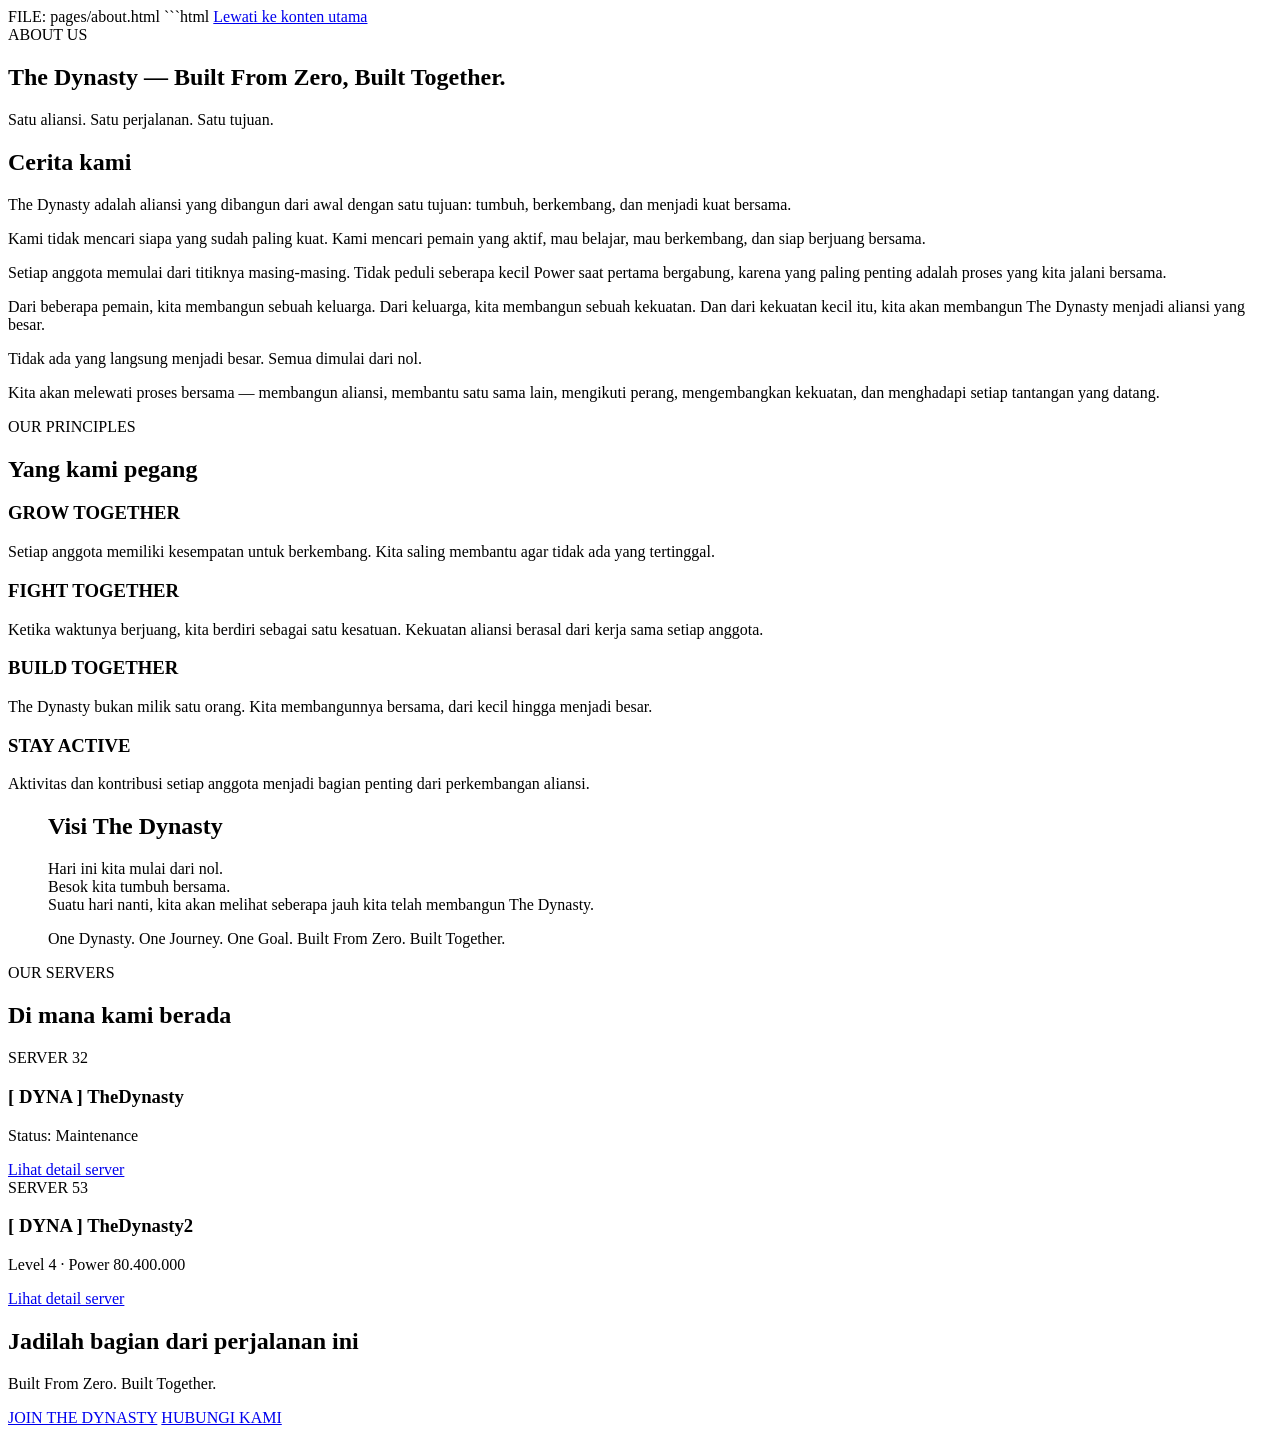
==== pages/about.html @ 68bb9b6e "Add files via upload" ====
FILE: pages/about.html

```html
<!DOCTYPE html>
<html lang="id">
<head>
<meta charset="UTF-8">
<meta name="viewport" content="width=device-width, initial-scale=1.0">
<title>Tentang Kami — The Dynasty | Narco Empire Alliance</title>
<meta name="description" content="The Dynasty — Built From Zero, Built Together. Kenali siapa kami, bagaimana kami dibangun, dan apa yang kami perjuangkan.">
<meta name="theme-color" content="#8b5cf6">

<meta property="og:type" content="website">
<meta property="og:site_name" content="The Dynasty">
<meta property="og:title" content="Tentang Kami — The Dynasty">
<meta property="og:description" content="Built From Zero, Built Together. Aliansi Narco Empire di Server 32 dan Server 53.">
<meta property="og:image" content="../assets/images/logo/the-dynasty.png">

<link rel="icon" href="../favicon.ico" sizes="any">
<link rel="icon" type="image/png" href="../assets/images/logo/the-dynasty.png">
<link rel="manifest" href="../manifest.json">

<link rel="stylesheet" href="../css/reset.css">
<link rel="stylesheet" href="../css/variables.css">
<link rel="stylesheet" href="../css/main.css">
<link rel="stylesheet" href="../css/components/navbar.css">
<link rel="stylesheet" href="../css/components/buttons.css">
<link rel="stylesheet" href="../css/components/cards.css">
<link rel="stylesheet" href="../css/components/modal.css">
<link rel="stylesheet" href="../css/components/footer.css">
<link rel="stylesheet" href="../css/pages/about.css">
<link rel="stylesheet" href="../css/responsive.css">
</head>
<body data-page="about">

<a class="skip-link" href="#main">Lewati ke konten utama</a>
<div id="dynasty-navbar-root"></div>

<main id="main">

  <section class="page-hero" aria-labelledby="about-title">
    <div class="page-hero__glow" aria-hidden="true"></div>
    <div class="container page-hero__inner">
      <span class="section-label" data-reveal>ABOUT US</span>
      <h1 class="page-hero__title" id="about-title" data-reveal data-reveal-delay="80">
        The Dynasty — Built From Zero, Built Together.
      </h1>
      <p class="page-hero__sub" data-reveal data-reveal-delay="160">
        Satu aliansi. Satu perjalanan. Satu tujuan.
      </p>
    </div>
  </section>

  <section class="section" aria-labelledby="story-title">
    <div class="container container--narrow">
      <h2 class="section-title" id="story-title" data-reveal>Cerita kami</h2>

      <div class="prose" data-reveal data-reveal-delay="100">
        <p>
          The Dynasty adalah aliansi yang dibangun dari awal dengan satu tujuan:
          tumbuh, berkembang, dan menjadi kuat bersama.
        </p>
        <p>
          Kami tidak mencari siapa yang sudah paling kuat. Kami mencari pemain yang
          aktif, mau belajar, mau berkembang, dan siap berjuang bersama.
        </p>
        <p>
          Setiap anggota memulai dari titiknya masing-masing. Tidak peduli seberapa
          kecil Power saat pertama bergabung, karena yang paling penting adalah
          proses yang kita jalani bersama.
        </p>
        <p>
          Dari beberapa pemain, kita membangun sebuah keluarga. Dari keluarga, kita
          membangun sebuah kekuatan. Dan dari kekuatan kecil itu, kita akan membangun
          The Dynasty menjadi aliansi yang besar.
        </p>
        <p class="prose__emphasis">
          Tidak ada yang langsung menjadi besar. Semua dimulai dari nol.
        </p>
        <p>
          Kita akan melewati proses bersama — membangun aliansi, membantu satu sama
          lain, mengikuti perang, mengembangkan kekuatan, dan menghadapi setiap
          tantangan yang datang.
        </p>
      </div>
    </div>
  </section>

  <section class="section section--alt" aria-labelledby="principles-about-title">
    <div class="container">
      <header class="section-head" data-reveal>
        <span class="section-label">OUR PRINCIPLES</span>
        <h2 class="section-title" id="principles-about-title">Yang kami pegang</h2>
      </header>

      <div class="grid grid--4">
        <article class="card card--principle" data-reveal>
          <h3 class="card__title">GROW TOGETHER</h3>
          <p class="card__text">
            Setiap anggota memiliki kesempatan untuk berkembang. Kita saling membantu
            agar tidak ada yang tertinggal.
          </p>
        </article>
        <article class="card card--principle" data-reveal data-reveal-delay="90">
          <h3 class="card__title">FIGHT TOGETHER</h3>
          <p class="card__text">
            Ketika waktunya berjuang, kita berdiri sebagai satu kesatuan. Kekuatan
            aliansi berasal dari kerja sama setiap anggota.
          </p>
        </article>
        <article class="card card--principle" data-reveal data-reveal-delay="180">
          <h3 class="card__title">BUILD TOGETHER</h3>
          <p class="card__text">
            The Dynasty bukan milik satu orang. Kita membangunnya bersama, dari kecil
            hingga menjadi besar.
          </p>
        </article>
        <article class="card card--principle" data-reveal data-reveal-delay="270">
          <h3 class="card__title">STAY ACTIVE</h3>
          <p class="card__text">
            Aktivitas dan kontribusi setiap anggota menjadi bagian penting dari
            perkembangan aliansi.
          </p>
        </article>
      </div>
    </div>
  </section>

  <section class="section" aria-labelledby="vision-about-title">
    <div class="container">
      <blockquote class="vision" data-reveal>
        <h2 class="visually-hidden" id="vision-about-title">Visi The Dynasty</h2>
        <p class="vision__text">
          Hari ini kita mulai dari nol.<br>
          Besok kita tumbuh bersama.<br>
          Suatu hari nanti, kita akan melihat seberapa jauh kita telah membangun
          <span class="vision__brand">The Dynasty</span>.
        </p>
        <footer class="vision__footer">
          <span>One Dynasty. One Journey. One Goal.</span>
          <span class="vision__sub">Built From Zero. Built Together.</span>
        </footer>
      </blockquote>
    </div>
  </section>

  <section class="section section--alt" aria-labelledby="servers-about-title">
    <div class="container">
      <header class="section-head" data-reveal>
        <span class="section-label">OUR SERVERS</span>
        <h2 class="section-title" id="servers-about-title">Di mana kami berada</h2>
      </header>

      <div class="grid grid--2">
        <article class="card card--server-mini" data-reveal>
          <span class="card__badge">SERVER 32</span>
          <h3 class="card__title">[ DYNA ] TheDynasty</h3>
          <p class="card__text">Status: Maintenance</p>
          <a class="link-arrow" href="servers.html">Lihat detail server</a>
        </article>

        <article class="card card--server-mini" data-reveal data-reveal-delay="120">
          <span class="card__badge card__badge--online">SERVER 53</span>
          <h3 class="card__title">[ DYNA ] TheDynasty2</h3>
          <p class="card__text">Level 4 &middot; Power 80.400.000</p>
          <a class="link-arrow" href="servers.html">Lihat detail server</a>
        </article>
      </div>
    </div>
  </section>

  <section class="section section--final" aria-label="Ajakan bergabung">
    <div class="container">
      <div class="final-cta" data-reveal>
        <h2 class="final-cta__title">Jadilah bagian dari perjalanan ini</h2>
        <p class="final-cta__text">Built From Zero. Built Together.</p>
        <div class="final-cta__actions">
          <a class="btn btn--primary btn--lg" href="recruitment.html">JOIN THE DYNASTY</a>
          <a class="btn btn--ghost btn--lg" href="contact.html">HUBUNGI KAMI</a>
        </div>
      </div>
    </div>
  </section>

</main>

<div id="dynasty-footer-root"></div>

<script src="../js/components/navbar.js"></script>
<script src="../js/components/footer.js"></script>
<script src="../js/components/modal.js"></script>
<script src="../js/navigation.js"></script>
<script src="../js/animation.js"></script>
<script src="../js/app.js"></script>
<script src="../js/pwa.js"></script>
</body>
</html>
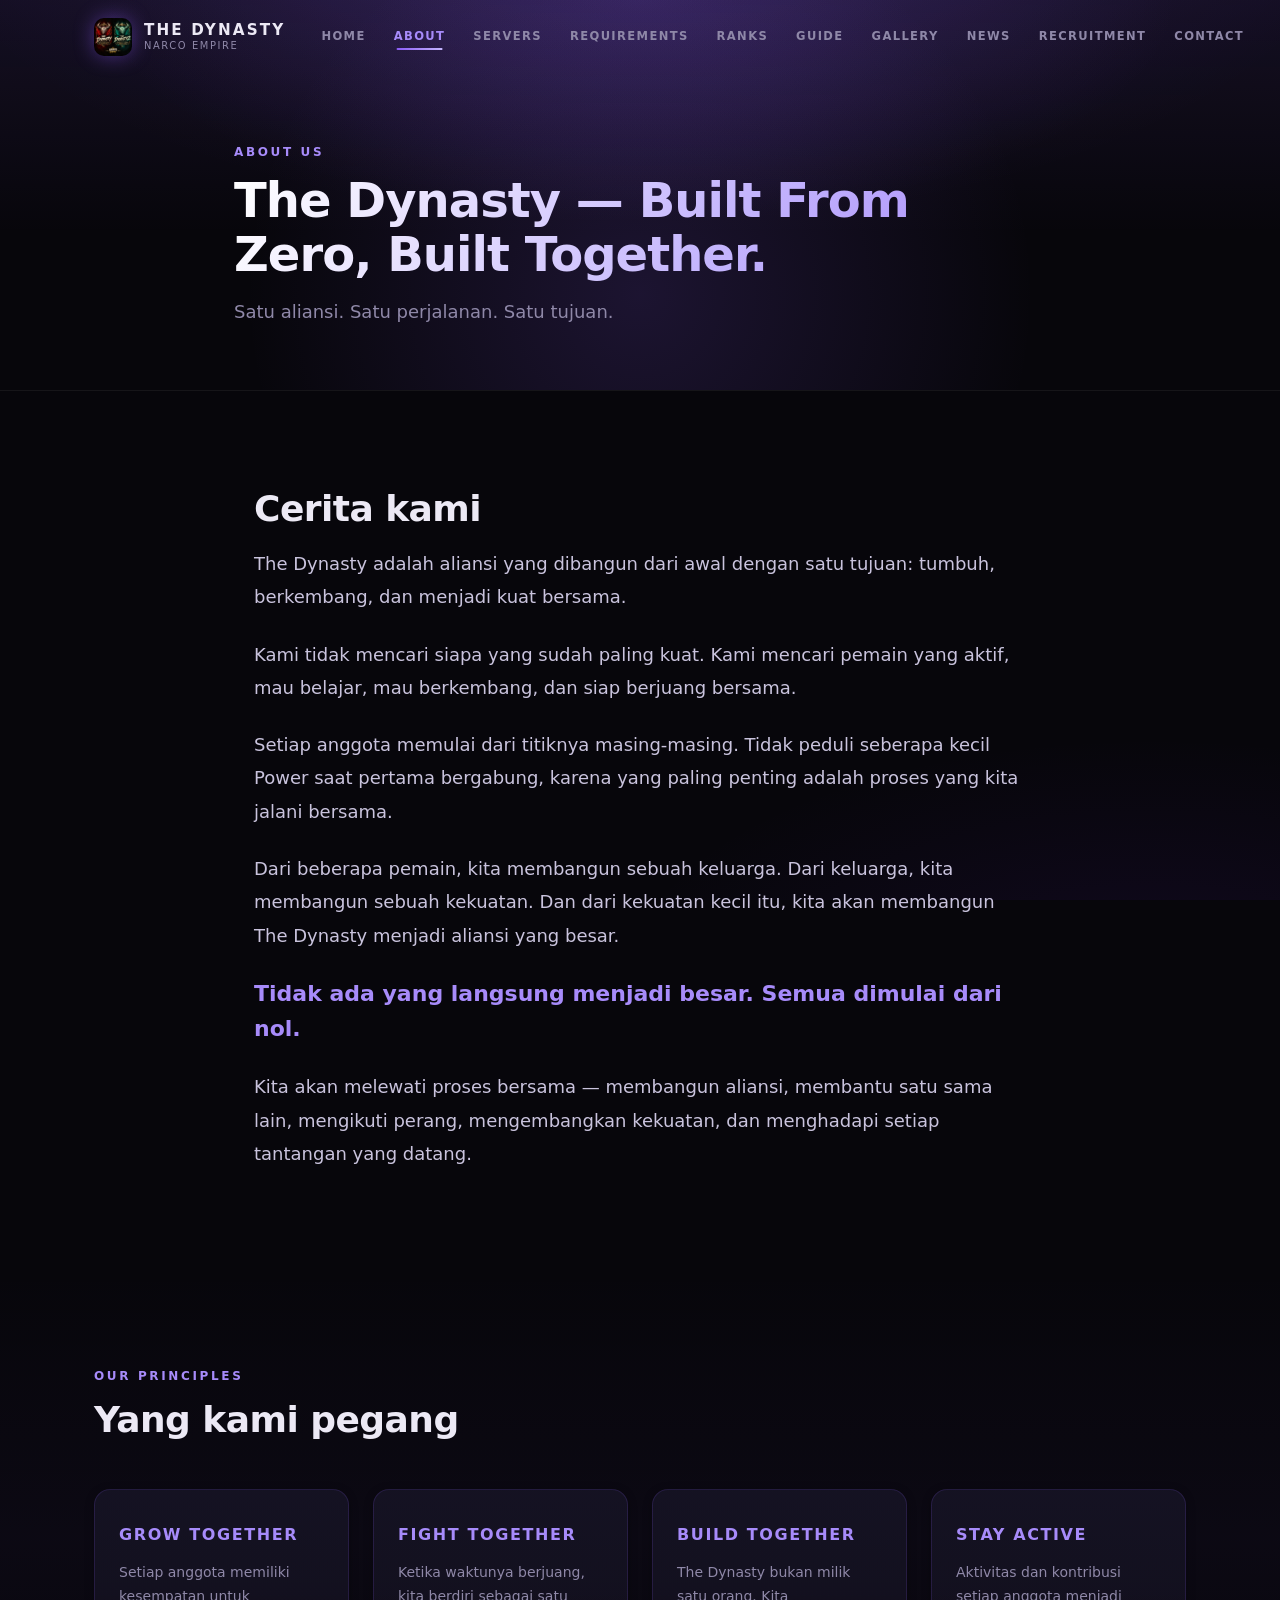
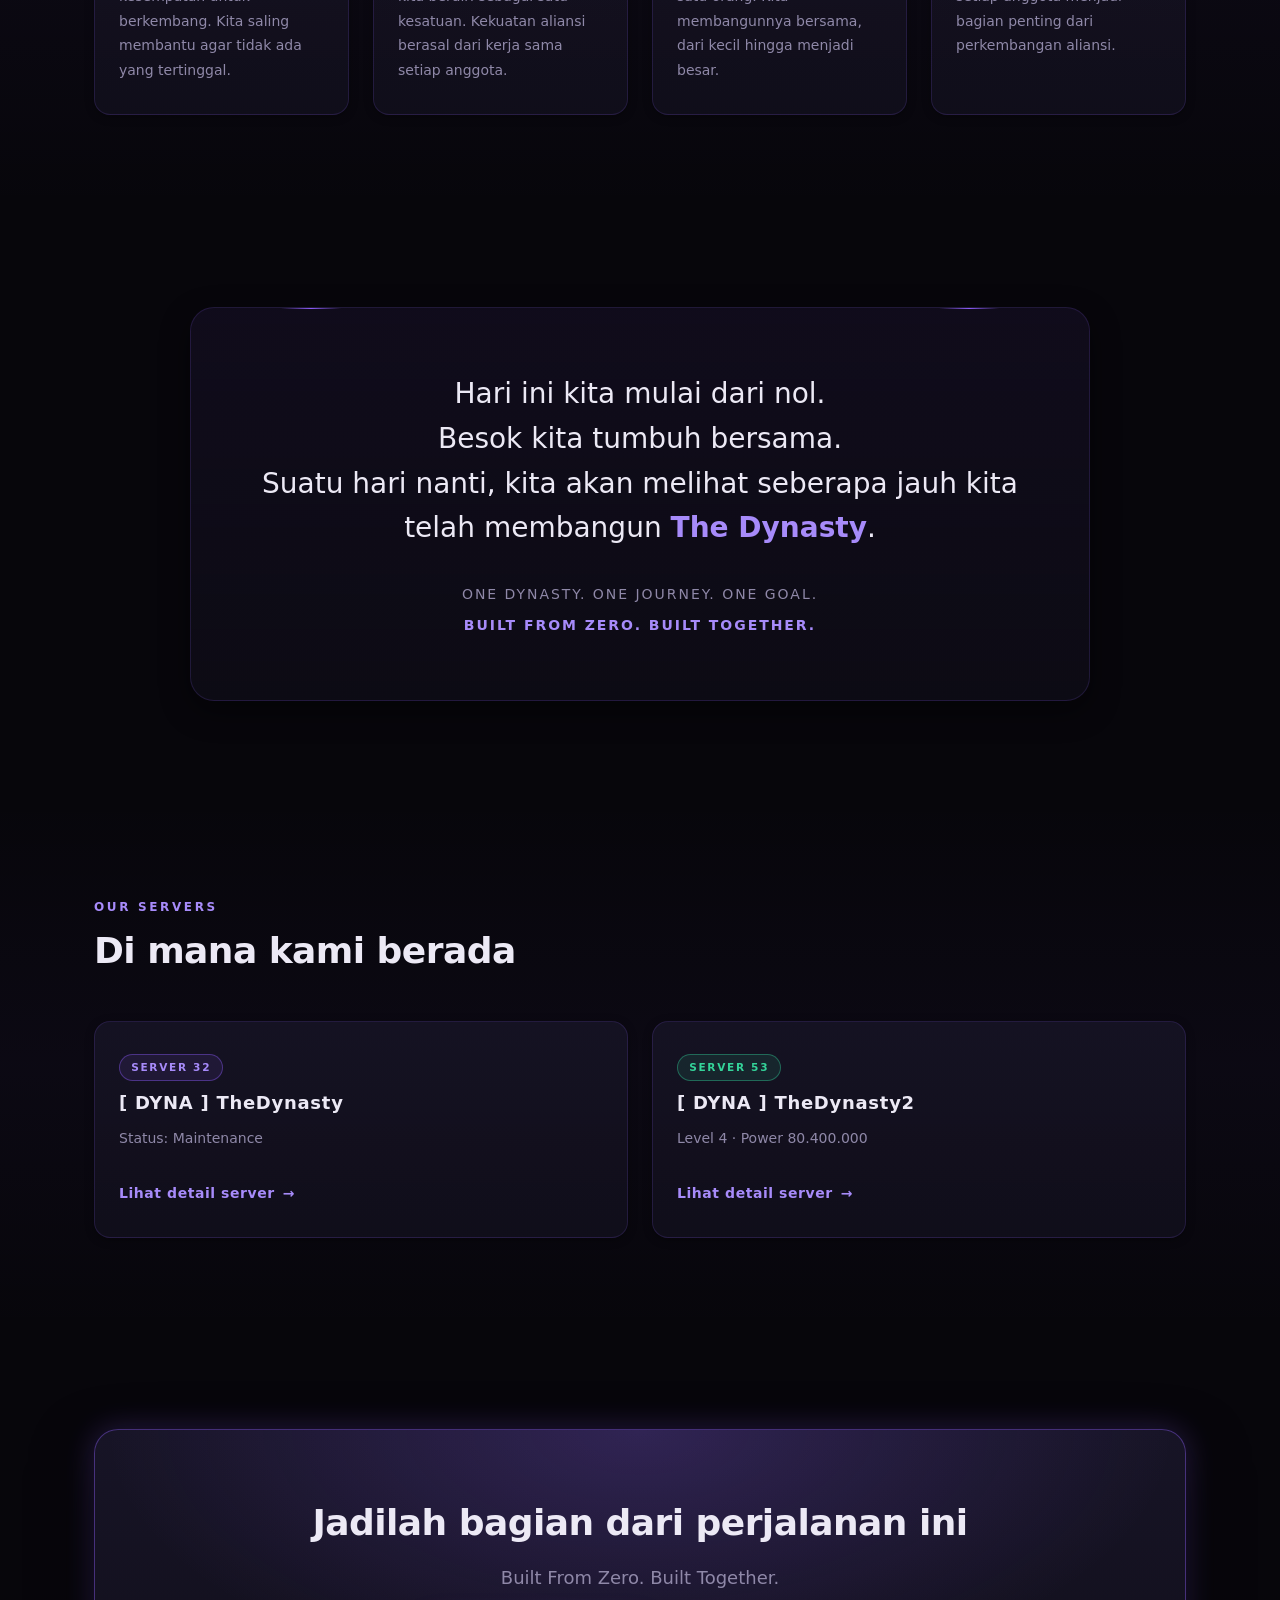
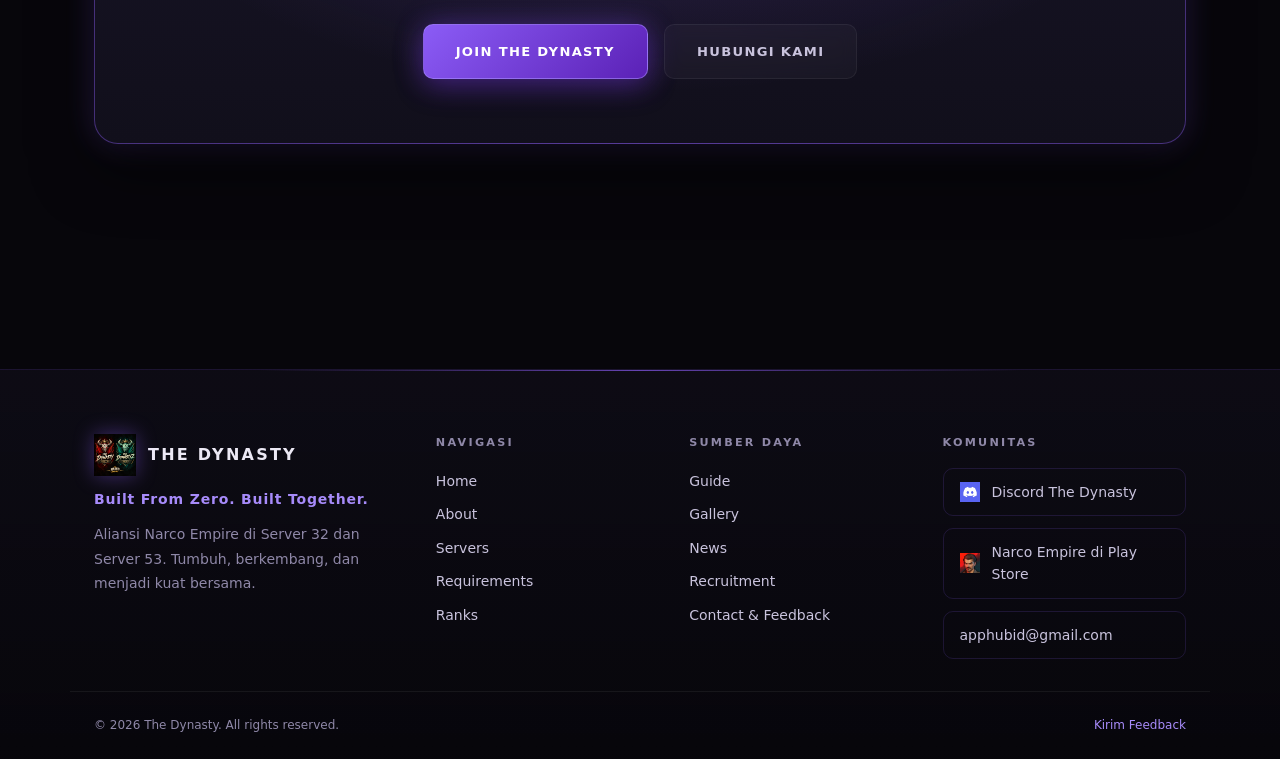
==== commit e0a03ca6: "Update about.html" ====
--- a/pages/about.html
+++ b/pages/about.html
@@ -1,7 +1,3 @@
-
-FILE: pages/about.html
-
-```html
 <!DOCTYPE html>
 <html lang="id">
 <head>
@@ -195,4 +191,4 @@
 <script src="../js/app.js"></script>
 <script src="../js/pwa.js"></script>
 </body>
-</html>+</html>
--- a/css/variables.css
+++ b/css/variables.css
@@ -0,0 +1,94 @@
+/* The Dynasty — Design Tokens */
+
+:root {
+  /* ---- Warna Dasar ---- */
+  --color-bg: #07060b;
+  --color-bg-alt: #0b0912;
+  --color-surface: #110f1b;
+  --color-surface-2: #171426;
+  --color-surface-3: #1e1a30;
+
+  /* ---- Warna Aksen ---- */
+  --color-primary: #8b5cf6;
+  --color-primary-dark: #5b21b6;
+  --color-primary-light: #a78bfa;
+  --color-accent: #c4b5fd;
+  --color-silver: #cbd0dd;
+  --color-warm: #f0a868;
+
+  /* ---- Teks ---- */
+  --color-text: #ece9f5;
+  --color-text-soft: #c9c3dd;
+  --color-muted: #8f88a8;
+
+  /* ---- Garis & Glow ---- */
+  --color-border: rgba(139, 92, 246, 0.16);
+  --color-border-strong: rgba(139, 92, 246, 0.42);
+  --color-border-soft: rgba(255, 255, 255, 0.06);
+  --color-glow: rgba(139, 92, 246, 0.35);
+  --color-glow-soft: rgba(139, 92, 246, 0.14);
+
+  /* ---- Status ---- */
+  --color-success: #34d399;
+  --color-warning: #fbbf24;
+  --color-danger: #f87171;
+  --color-info: #60a5fa;
+
+  /* ---- Spacing ---- */
+  --space-1: 0.25rem;
+  --space-2: 0.5rem;
+  --space-3: 0.75rem;
+  --space-4: 1rem;
+  --space-5: 1.5rem;
+  --space-6: 2rem;
+  --space-7: 3rem;
+  --space-8: 4rem;
+  --space-9: 6rem;
+  --space-10: 8rem;
+
+  /* ---- Radius ---- */
+  --radius-xs: 6px;
+  --radius-sm: 10px;
+  --radius-md: 16px;
+  --radius-lg: 24px;
+  --radius-xl: 32px;
+  --radius-pill: 999px;
+
+  /* ---- Shadow ---- */
+  --shadow-sm: 0 2px 8px rgba(0, 0, 0, 0.35);
+  --shadow-md: 0 10px 30px rgba(0, 0, 0, 0.45);
+  --shadow-lg: 0 24px 60px rgba(0, 0, 0, 0.55);
+  --shadow-glow: 0 0 30px rgba(139, 92, 246, 0.28);
+  --shadow-glow-strong: 0 0 50px rgba(139, 92, 246, 0.45);
+
+  /* ---- Transition ---- */
+  --transition-fast: 0.16s ease;
+  --transition-base: 0.28s cubic-bezier(0.22, 0.72, 0.3, 1);
+  --transition-slow: 0.5s cubic-bezier(0.22, 0.72, 0.3, 1);
+
+  /* ---- Layout ---- */
+  --container-width: 1240px;
+  --container-narrow: 820px;
+  --header-height: 74px;
+
+  /* ---- Tipografi ---- */
+  --font-sans: "Segoe UI", system-ui, -apple-system, "Helvetica Neue", Roboto,
+    "Noto Sans", Arial, sans-serif;
+  --font-mono: "SFMono-Regular", Consolas, "Liberation Mono", Menlo, monospace;
+
+  --fs-xs: 0.75rem;
+  --fs-sm: 0.875rem;
+  --fs-base: 1rem;
+  --fs-md: 1.125rem;
+  --fs-lg: 1.375rem;
+  --fs-xl: 1.75rem;
+  --fs-2xl: 2.25rem;
+  --fs-3xl: 3rem;
+  --fs-4xl: 4rem;
+  --fs-5xl: 5.5rem;
+
+  /* ---- Z-Index ---- */
+  --z-navbar: 900;
+  --z-overlay: 950;
+  --z-modal: 1000;
+}
--- a/css/main.css
+++ b/css/main.css
@@ -0,0 +1,515 @@
+/* The Dynasty — Global Layout */
+
+body {
+  font-family: var(--font-sans);
+  font-size: var(--fs-base);
+  color: var(--color-text);
+  background-color: var(--color-bg);
+  background-image:
+    radial-gradient(ellipse 80% 50% at 50% -10%, rgba(139, 92, 246, 0.14), transparent 70%),
+    radial-gradient(ellipse 60% 40% at 90% 110%, rgba(91, 33, 182, 0.12), transparent 70%);
+  background-attachment: fixed;
+  overflow-x: hidden;
+}
+
+body.is-locked {
+  overflow: hidden;
+}
+
+main {
+  display: block;
+  position: relative;
+  z-index: 1;
+}
+
+/* ---------- Container ---------- */
+
+.container {
+  width: 100%;
+  max-width: var(--container-width);
+  margin-inline: auto;
+  padding-inline: var(--space-5);
+}
+
+.container--narrow {
+  max-width: var(--container-narrow);
+}
+
+/* ---------- Skip Link ---------- */
+
+.skip-link {
+  position: absolute;
+  top: -100px;
+  left: var(--space-4);
+  z-index: 2000;
+  padding: var(--space-3) var(--space-5);
+  background: var(--color-primary);
+  color: #fff;
+  border-radius: var(--radius-sm);
+  font-weight: 600;
+  transition: top var(--transition-fast);
+}
+
+.skip-link:focus {
+  top: var(--space-4);
+}
+
+/* ---------- Section ---------- */
+
+.section {
+  position: relative;
+  padding-block: var(--space-9);
+}
+
+.section--alt {
+  background: linear-gradient(180deg, transparent, rgba(139, 92, 246, 0.035), transparent);
+}
+
+.section--final {
+  padding-block: var(--space-9) var(--space-10);
+}
+
+.section-head {
+  max-width: 720px;
+  margin-bottom: var(--space-7);
+}
+
+.section-foot {
+  margin-top: var(--space-7);
+  display: flex;
+  justify-content: center;
+}
+
+.section-label {
+  display: inline-block;
+  font-size: var(--fs-xs);
+  font-weight: 700;
+  letter-spacing: 0.22em;
+  text-transform: uppercase;
+  color: var(--color-primary-light);
+  margin-bottom: var(--space-3);
+}
+
+.section-title {
+  font-size: clamp(1.6rem, 3.4vw, var(--fs-2xl));
+  line-height: 1.2;
+  font-weight: 800;
+  letter-spacing: -0.015em;
+  color: var(--color-text);
+  margin-bottom: var(--space-4);
+}
+
+.section-sub {
+  color: var(--color-muted);
+  font-size: var(--fs-md);
+  max-width: 620px;
+}
+
+.visually-hidden {
+  position: absolute !important;
+  width: 1px;
+  height: 1px;
+  padding: 0;
+  margin: -1px;
+  overflow: hidden;
+  clip: rect(0 0 0 0);
+  white-space: nowrap;
+  border: 0;
+}
+
+/* ---------- Grid ---------- */
+
+.grid {
+  display: grid;
+  gap: var(--space-5);
+}
+
+.grid--2 {
+  grid-template-columns: repeat(2, minmax(0, 1fr));
+}
+
+.grid--3 {
+  grid-template-columns: repeat(3, minmax(0, 1fr));
+}
+
+.grid--4 {
+  grid-template-columns: repeat(4, minmax(0, 1fr));
+}
+
+/* ---------- Prose ---------- */
+
+.prose {
+  color: var(--color-text-soft);
+  font-size: var(--fs-md);
+  line-height: 1.85;
+}
+
+.prose p + p {
+  margin-top: var(--space-5);
+}
+
+.prose__emphasis {
+  color: var(--color-primary-light);
+  font-weight: 600;
+  font-size: var(--fs-lg);
+  line-height: 1.6;
+}
+
+.prose code {
+  font-family: var(--font-mono);
+  font-size: 0.9em;
+  background: var(--color-surface-2);
+  border: 1px solid var(--color-border);
+  border-radius: var(--radius-xs);
+  padding: 0.1em 0.45em;
+  color: var(--color-accent);
+}
+
+/* ---------- Link Arrow ---------- */
+
+.link-arrow {
+  display: inline-flex;
+  align-items: center;
+  gap: var(--space-2);
+  margin-top: var(--space-5);
+  color: var(--color-primary-light);
+  font-weight: 600;
+  font-size: var(--fs-sm);
+  letter-spacing: 0.04em;
+  transition: color var(--transition-fast), gap var(--transition-fast);
+}
+
+.link-arrow::after {
+  content: "→";
+  transition: transform var(--transition-fast);
+}
+
+.link-arrow:hover {
+  color: var(--color-accent);
+}
+
+.link-arrow:hover::after {
+  transform: translateX(4px);
+}
+
+/* ---------- Page Hero (halaman dalam) ---------- */
+
+.page-hero {
+  position: relative;
+  padding-block: calc(var(--header-height) + var(--space-8)) var(--space-8);
+  overflow: hidden;
+  isolation: isolate;
+  border-bottom: 1px solid var(--color-border-soft);
+}
+
+.page-hero::before {
+  content: "";
+  position: absolute;
+  inset: 0;
+  background:
+    linear-gradient(180deg, rgba(139, 92, 246, 0.10), transparent 60%),
+    radial-gradient(ellipse 60% 80% at 50% 0%, rgba(139, 92, 246, 0.18), transparent 70%);
+  z-index: -1;
+}
+
+.page-hero__glow {
+  position: absolute;
+  top: -40%;
+  left: 50%;
+  width: 900px;
+  height: 900px;
+  transform: translateX(-50%);
+  background: radial-gradient(circle, rgba(139, 92, 246, 0.16), transparent 62%);
+  pointer-events: none;
+  z-index: -1;
+  animation: ambientFloat 14s ease-in-out infinite;
+}
+
+.page-hero__inner {
+  position: relative;
+  max-width: 860px;
+}
+
+.page-hero__title {
+  font-size: clamp(1.9rem, 4.6vw, var(--fs-3xl));
+  line-height: 1.12;
+  font-weight: 800;
+  letter-spacing: -0.02em;
+  margin-bottom: var(--space-4);
+  background: linear-gradient(120deg, #ffffff 0%, var(--color-accent) 60%, var(--color-primary-light) 100%);
+  -webkit-background-clip: text;
+  background-clip: text;
+  color: transparent;
+}
+
+.page-hero__sub {
+  color: var(--color-muted);
+  font-size: var(--fs-md);
+}
+
+/* ---------- Vision Quote ---------- */
+
+.vision {
+  position: relative;
+  max-width: 900px;
+  margin-inline: auto;
+  padding: var(--space-8) var(--space-6);
+  text-align: center;
+  border: 1px solid var(--color-border);
+  border-radius: var(--radius-lg);
+  background:
+    linear-gradient(180deg, rgba(139, 92, 246, 0.07), rgba(17, 15, 27, 0.6));
+  box-shadow: var(--shadow-md);
+}
+
+.vision::before,
+.vision::after {
+  content: "";
+  position: absolute;
+  width: 60px;
+  height: 1px;
+  top: 0;
+  background: linear-gradient(90deg, transparent, var(--color-primary), transparent);
+}
+
+.vision::before { left: 10%; }
+.vision::after { right: 10%; }
+
+.vision__text {
+  font-size: clamp(1.15rem, 2.4vw, var(--fs-xl));
+  line-height: 1.6;
+  font-weight: 500;
+  color: var(--color-text);
+}
+
+.vision__brand {
+  color: var(--color-primary-light);
+  font-weight: 800;
+}
+
+.vision__footer {
+  margin-top: var(--space-6);
+  display: flex;
+  flex-direction: column;
+  gap: var(--space-2);
+  font-size: var(--fs-sm);
+  letter-spacing: 0.14em;
+  text-transform: uppercase;
+  color: var(--color-muted);
+}
+
+.vision__sub {
+  color: var(--color-primary-light);
+  font-weight: 700;
+}
+
+/* ---------- Final CTA ---------- */
+
+.final-cta {
+  position: relative;
+  overflow: hidden;
+  text-align: center;
+  padding: var(--space-8) var(--space-6);
+  border-radius: var(--radius-lg);
+  border: 1px solid var(--color-border-strong);
+  background:
+    radial-gradient(ellipse 70% 120% at 50% 0%, rgba(139, 92, 246, 0.22), transparent 70%),
+    linear-gradient(180deg, var(--color-surface-2), var(--color-surface));
+  box-shadow: var(--shadow-lg), var(--shadow-glow);
+}
+
+.final-cta--discord {
+  background:
+    radial-gradient(ellipse 70% 120% at 50% 0%, rgba(88, 101, 242, 0.22), transparent 70%),
+    linear-gradient(180deg, var(--color-surface-2), var(--color-surface));
+}
+
+.final-cta__title {
+  font-size: clamp(1.4rem, 3.2vw, var(--fs-2xl));
+  font-weight: 800;
+  letter-spacing: -0.015em;
+  margin-bottom: var(--space-3);
+}
+
+.final-cta__text {
+  color: var(--color-muted);
+  margin-bottom: var(--space-6);
+  font-size: var(--fs-md);
+}
+
+.final-cta__actions {
+  display: flex;
+  flex-wrap: wrap;
+  gap: var(--space-4);
+  justify-content: center;
+}
+
+/* ---------- Notice ---------- */
+
+.notice {
+  position: relative;
+  padding: var(--space-5) var(--space-5) var(--space-5) var(--space-6);
+  border-radius: var(--radius-md);
+  border: 1px solid var(--color-border);
+  background: var(--color-surface);
+  margin-bottom: var(--space-5);
+}
+
+.notice::before {
+  content: "";
+  position: absolute;
+  left: 0;
+  top: var(--space-5);
+  bottom: var(--space-5);
+  width: 3px;
+  border-radius: var(--radius-pill);
+  background: var(--color-primary);
+}
+
+.notice--info::before { background: var(--color-info); }
+.notice--warning::before { background: var(--color-warning); }
+.notice--danger::before { background: var(--color-danger); }
+
+.notice__title {
+  font-size: var(--fs-md);
+  font-weight: 700;
+  margin-bottom: var(--space-2);
+  color: var(--color-text);
+}
+
+.notice__text {
+  color: var(--color-text-soft);
+  line-height: 1.75;
+}
+
+/* ---------- Check List ---------- */
+
+.check-list {
+  display: flex;
+  flex-direction: column;
+  gap: var(--space-3);
+}
+
+.check-list__item {
+  position: relative;
+  padding-left: var(--space-6);
+  color: var(--color-text-soft);
+  line-height: 1.7;
+}
+
+.check-list__item::before {
+  content: "";
+  position: absolute;
+  left: 0;
+  top: 0.55em;
+  width: 16px;
+  height: 16px;
+  border-radius: 50%;
+  border: 1px solid var(--color-border-strong);
+  background:
+    radial-gradient(circle at center, var(--color-primary-light) 0 3px, transparent 4px),
+    rgba(139, 92, 246, 0.1);
+}
+
+/* ---------- Skeleton ---------- */
+
+.skeleton-card {
+  min-height: 220px;
+  border-radius: var(--radius-md);
+  border: 1px solid var(--color-border-soft);
+  background: linear-gradient(
+    100deg,
+    var(--color-surface) 30%,
+    var(--color-surface-2) 50%,
+    var(--color-surface) 70%
+  );
+  background-size: 220% 100%;
+  animation: skeletonShimmer 1.6s linear infinite;
+}
+
+.skeleton-card--tall {
+  min-height: 460px;
+}
+
+/* ---------- Empty State ---------- */
+
+.empty-state {
+  text-align: center;
+  padding: var(--space-8) var(--space-5);
+  border: 1px dashed var(--color-border-strong);
+  border-radius: var(--radius-lg);
+  background: rgba(139, 92, 246, 0.04);
+}
+
+.empty-state__icon {
+  font-size: 2.5rem;
+  margin-bottom: var(--space-4);
+  opacity: 0.75;
+}
+
+.empty-state__title {
+  font-size: var(--fs-lg);
+  font-weight: 700;
+  margin-bottom: var(--space-2);
+}
+
+.empty-state__text {
+  color: var(--color-muted);
+  max-width: 460px;
+  margin-inline: auto;
+}
+
+/* ---------- Animations ---------- */
+
+@keyframes ambientFloat {
+  0%, 100% { transform: translateX(-50%) translateY(0); }
+  50% { transform: translateX(-50%) translateY(24px); }
+}
+
+@keyframes skeletonShimmer {
+  0% { background-position: 120% 0; }
+  100% { background-position: -120% 0; }
+}
+
+@keyframes fadeUp {
+  from { opacity: 0; transform: translateY(24px); }
+  to { opacity: 1; transform: translateY(0); }
+}
+
+@keyframes pulseGlow {
+  0%, 100% { opacity: 0.55; }
+  50% { opacity: 1; }
+}
+
+/* ---------- Reveal ---------- */
+
+[data-reveal] {
+  opacity: 0;
+  transform: translateY(22px);
+  transition:
+    opacity 0.7s cubic-bezier(0.22, 0.72, 0.3, 1),
+    transform 0.7s cubic-bezier(0.22, 0.72, 0.3, 1);
+  will-change: opacity, transform;
+}
+
+[data-reveal].is-visible {
+  opacity: 1;
+  transform: translateY(0);
+}
+
+@media (prefers-reduced-motion: reduce) {
+  [data-reveal] {
+    opacity: 1;
+    transform: none;
+    transition: none;
+  }
+}
+
+/* ---------- Reduced Motion Global ---------- */
+
+@media (prefers-reduced-motion: reduce) {
+  .page-hero__glow,
+  .skeleton-card {
+    animation: none;
+  }
+}
--- a/css/components/navbar.css
+++ b/css/components/navbar.css
@@ -0,0 +1,286 @@
+/* The Dynasty — Navbar */
+
+.dynasty-header {
+  position: fixed;
+  top: 0;
+  left: 0;
+  right: 0;
+  z-index: var(--z-navbar);
+  height: var(--header-height);
+  display: flex;
+  align-items: center;
+  background: transparent;
+  transition:
+    background var(--transition-base),
+    box-shadow var(--transition-base),
+    border-color var(--transition-base),
+    height var(--transition-base);
+  border-bottom: 1px solid transparent;
+}
+
+.dynasty-header.is-scrolled {
+  height: 62px;
+  background: rgba(9, 7, 16, 0.82);
+  backdrop-filter: blur(18px) saturate(140%);
+  -webkit-backdrop-filter: blur(18px) saturate(140%);
+  border-bottom-color: var(--color-border);
+  box-shadow: 0 8px 32px rgba(0, 0, 0, 0.5);
+}
+
+.dynasty-navbar {
+  width: 100%;
+  max-width: var(--container-width);
+  margin-inline: auto;
+  padding-inline: var(--space-5);
+  display: flex;
+  align-items: center;
+  justify-content: space-between;
+  gap: var(--space-5);
+}
+
+/* ---- Brand ---- */
+
+.dynasty-brand {
+  display: inline-flex;
+  align-items: center;
+  gap: var(--space-3);
+  flex-shrink: 0;
+}
+
+.dynasty-brand__logo {
+  width: 38px;
+  height: 38px;
+  object-fit: contain;
+  border-radius: var(--radius-sm);
+  filter: drop-shadow(0 0 10px rgba(139, 92, 246, 0.45));
+  transition: transform var(--transition-base);
+}
+
+.dynasty-brand:hover .dynasty-brand__logo {
+  transform: scale(1.06);
+}
+
+.dynasty-brand__mark {
+  width: 38px;
+  height: 38px;
+  display: grid;
+  place-items: center;
+  border-radius: var(--radius-sm);
+  border: 1px solid var(--color-border-strong);
+  background: linear-gradient(145deg, rgba(139, 92, 246, 0.25), rgba(139, 92, 246, 0.05));
+  color: var(--color-primary-light);
+  font-weight: 800;
+  font-size: var(--fs-sm);
+  letter-spacing: 0.06em;
+}
+
+.dynasty-brand__text {
+  display: flex;
+  flex-direction: column;
+  line-height: 1.15;
+}
+
+.dynasty-brand__text strong {
+  font-size: 0.95rem;
+  font-weight: 800;
+  letter-spacing: 0.14em;
+  color: var(--color-text);
+}
+
+.dynasty-brand__text small {
+  font-size: 0.62rem;
+  letter-spacing: 0.16em;
+  text-transform: uppercase;
+  color: var(--color-muted);
+}
+
+/* ---- Nav List ---- */
+
+.dynasty-nav {
+  display: flex;
+  align-items: center;
+}
+
+.dynasty-nav__list {
+  display: flex;
+  align-items: center;
+  gap: var(--space-1);
+}
+
+.dynasty-nav__link {
+  position: relative;
+  display: inline-block;
+  padding: var(--space-2) var(--space-3);
+  font-size: 0.72rem;
+  font-weight: 700;
+  letter-spacing: 0.12em;
+  text-transform: uppercase;
+  color: var(--color-muted);
+  border-radius: var(--radius-sm);
+  transition: color var(--transition-fast), background var(--transition-fast);
+  white-space: nowrap;
+}
+
+.dynasty-nav__link::after {
+  content: "";
+  position: absolute;
+  left: 50%;
+  bottom: 4px;
+  width: 0;
+  height: 2px;
+  border-radius: var(--radius-pill);
+  background: linear-gradient(90deg, var(--color-primary), var(--color-accent));
+  transform: translateX(-50%);
+  transition: width var(--transition-base);
+}
+
+.dynasty-nav__link:hover {
+  color: var(--color-text);
+  background: rgba(139, 92, 246, 0.08);
+}
+
+.dynasty-nav__link:hover::after {
+  width: 42%;
+}
+
+.dynasty-nav__link.is-active {
+  color: var(--color-primary-light);
+}
+
+.dynasty-nav__link.is-active::after {
+  width: 62%;
+}
+
+/* ---- Toggle ---- */
+
+.dynasty-nav-toggle {
+  display: none;
+  width: 44px;
+  height: 44px;
+  border-radius: var(--radius-sm);
+  border: 1px solid var(--color-border);
+  background: rgba(139, 92, 246, 0.06);
+  position: relative;
+  flex-shrink: 0;
+}
+
+.dynasty-nav-toggle span {
+  position: absolute;
+  left: 50%;
+  width: 20px;
+  height: 2px;
+  border-radius: var(--radius-pill);
+  background: var(--color-text);
+  transform: translateX(-50%);
+  transition: transform var(--transition-base), opacity var(--transition-fast), top var(--transition-base);
+}
+
+.dynasty-nav-toggle span:nth-child(1) { top: 15px; }
+.dynasty-nav-toggle span:nth-child(2) { top: 21px; }
+.dynasty-nav-toggle span:nth-child(3) { top: 27px; }
+
+.dynasty-nav-toggle[aria-expanded="true"] span:nth-child(1) {
+  top: 21px;
+  transform: translateX(-50%) rotate(45deg);
+}
+
+.dynasty-nav-toggle[aria-expanded="true"] span:nth-child(2) {
+  opacity: 0;
+}
+
+.dynasty-nav-toggle[aria-expanded="true"] span:nth-child(3) {
+  top: 21px;
+  transform: translateX(-50%) rotate(-45deg);
+}
+
+/* ---- Mobile Menu ---- */
+
+.dynasty-menu-backdrop {
+  position: fixed;
+  inset: 0;
+  z-index: calc(var(--z-navbar) - 1);
+  background: rgba(4, 3, 8, 0.7);
+  backdrop-filter: blur(6px);
+  -webkit-backdrop-filter: blur(6px);
+  opacity: 0;
+  visibility: hidden;
+  transition: opacity var(--transition-base), visibility var(--transition-base);
+}
+
+.dynasty-menu-backdrop.is-open {
+  opacity: 1;
+  visibility: visible;
+}
+
+@media (max-width: 1100px) {
+  .dynasty-nav-toggle {
+    display: block;
+  }
+
+  .dynasty-nav {
+    position: fixed;
+    top: 0;
+    right: 0;
+    bottom: 0;
+    width: min(330px, 86vw);
+    z-index: var(--z-navbar);
+    background: linear-gradient(180deg, var(--color-surface-2), var(--color-bg));
+    border-left: 1px solid var(--color-border);
+    padding: calc(var(--header-height) + var(--space-5)) var(--space-5) var(--space-6);
+    overflow-y: auto;
+    transform: translateX(100%);
+    transition: transform var(--transition-base);
+    box-shadow: -20px 0 60px rgba(0, 0, 0, 0.6);
+  }
+
+  .dynasty-nav.is-open {
+    transform: translateX(0);
+  }
+
+  .dynasty-nav__list {
+    flex-direction: column;
+    align-items: stretch;
+    gap: var(--space-1);
+  }
+
+  .dynasty-nav__link {
+    padding: var(--space-4) var(--space-4);
+    font-size: 0.8rem;
+    border-radius: var(--radius-sm);
+    border: 1px solid transparent;
+  }
+
+  .dynasty-nav__link::after {
+    display: none;
+  }
+
+  .dynasty-nav__link.is-active {
+    border-color: var(--color-border-strong);
+    background: rgba(139, 92, 246, 0.12);
+  }
+
+  .dynasty-nav__link:hover {
+    background: rgba(139, 92, 246, 0.14);
+  }
+}
+
+@media (max-width: 560px) {
+  .dynasty-brand__text small {
+    display: none;
+  }
+
+  .dynasty-navbar {
+    padding-inline: var(--space-4);
+  }
+}
+
+@media (max-width: 380px) {
+  .dynasty-brand__text strong {
+    font-size: 0.82rem;
+    letter-spacing: 0.1em;
+  }
+
+  .dynasty-navbar {
+    padding-inline: var(--space-3);
+  }
+}
--- a/css/components/buttons.css
+++ b/css/components/buttons.css
@@ -0,0 +1,122 @@
+/* The Dynasty — Buttons */
+
+.btn {
+  --btn-bg: var(--color-surface-2);
+  --btn-color: var(--color-text);
+  --btn-border: var(--color-border);
+
+  position: relative;
+  display: inline-flex;
+  align-items: center;
+  justify-content: center;
+  gap: var(--space-2);
+  padding: 0.82rem 1.6rem;
+  font-size: 0.78rem;
+  font-weight: 700;
+  letter-spacing: 0.1em;
+  text-transform: uppercase;
+  color: var(--btn-color);
+  background: var(--btn-bg);
+  border: 1px solid var(--btn-border);
+  border-radius: var(--radius-sm);
+  cursor: pointer;
+  overflow: hidden;
+  isolation: isolate;
+  transition:
+    transform var(--transition-base),
+    box-shadow var(--transition-base),
+    border-color var(--transition-base),
+    background var(--transition-base),
+    color var(--transition-base);
+}
+
+.btn::before {
+  content: "";
+  position: absolute;
+  inset: 0;
+  z-index: -1;
+  background: linear-gradient(120deg, transparent 30%, rgba(255, 255, 255, 0.18) 50%, transparent 70%);
+  transform: translateX(-120%);
+  transition: transform 0.7s cubic-bezier(0.22, 0.72, 0.3, 1);
+}
+
+.btn:hover::before {
+  transform: translateX(120%);
+}
+
+.btn:hover {
+  transform: translateY(-2px);
+}
+
+.btn:active {
+  transform: translateY(0);
+}
+
+/* ---- Variants ---- */
+
+.btn--primary {
+  --btn-bg: linear-gradient(135deg, var(--color-primary) 0%, var(--color-primary-dark) 100%);
+  --btn-color: #ffffff;
+  --btn-border: rgba(167, 139, 250, 0.55);
+  box-shadow: 0 8px 28px rgba(91, 33, 182, 0.4), var(--shadow-glow);
+}
+
+.btn--primary:hover {
+  box-shadow: 0 12px 40px rgba(91, 33, 182, 0.55), var(--shadow-glow-strong);
+  --btn-border: rgba(196, 181, 253, 0.8);
+}
+
+.btn--outline {
+  --btn-bg: transparent;
+  --btn-color: var(--color-primary-light);
+  --btn-border: var(--color-border-strong);
+}
+
+.btn--outline:hover {
+  --btn-bg: rgba(139, 92, 246, 0.12);
+  --btn-color: var(--color-accent);
+  box-shadow: var(--shadow-glow);
+}
+
+.btn--ghost {
+  --btn-bg: rgba(255, 255, 255, 0.03);
+  --btn-color: var(--color-text-soft);
+  --btn-border: var(--color-border-soft);
+  backdrop-filter: blur(8px);
+  -webkit-backdrop-filter: blur(8px);
+}
+
+.btn--ghost:hover {
+  --btn-bg: rgba(139, 92, 246, 0.1);
+  --btn-color: var(--color-text);
+  --btn-border: var(--color-border-strong);
+  box-shadow: var(--shadow-glow);
+}
+
+.btn--discord {
+  --btn-bg: linear-gradient(135deg, #5865f2 0%, #3b45c4 100%);
+  --btn-color: #ffffff;
+  --btn-border: rgba(120, 130, 255, 0.6);
+  box-shadow: 0 8px 28px rgba(88, 101, 242, 0.35);
+}
+
+.btn--discord:hover {
+  box-shadow: 0 12px 40px rgba(88, 101, 242, 0.55);
+  --btn-border: rgba(150, 160, 255, 0.85);
+}
+
+/* ---- Sizes ---- */
+
+.btn--sm {
+  padding: 0.6rem 1.1rem;
+  font-size: 0.7rem;
+}
+
+.btn--lg {
+  padding: 1rem 2rem;
+  font-size: 0.82rem;
+}
+
+.btn--block {
+  width: 100%;
+}
--- a/css/components/cards.css
+++ b/css/components/cards.css
@@ -0,0 +1,167 @@
+/* The Dynasty — Cards */
+
+.card {
+  position: relative;
+  display: flex;
+  flex-direction: column;
+  gap: var(--space-3);
+  padding: var(--space-6) var(--space-5);
+  border: 1px solid var(--color-border);
+  border-radius: var(--radius-md);
+  background: linear-gradient(180deg, rgba(23, 20, 38, 0.85), rgba(17, 15, 27, 0.92));
+  box-shadow: var(--shadow-sm);
+  overflow: hidden;
+  isolation: isolate;
+  transition:
+    transform var(--transition-base),
+    border-color var(--transition-base),
+    box-shadow var(--transition-base);
+}
+
+.card::before {
+  content: "";
+  position: absolute;
+  inset: 0;
+  z-index: -1;
+  background: radial-gradient(
+    ellipse 80% 60% at 50% 0%,
+    rgba(139, 92, 246, 0.14),
+    transparent 70%
+  );
+  opacity: 0;
+  transition: opacity var(--transition-base);
+}
+
+.card:hover {
+  transform: translateY(-6px);
+  border-color: var(--color-border-strong);
+  box-shadow: var(--shadow-md), var(--shadow-glow);
+}
+
+.card:hover::before {
+  opacity: 1;
+}
+
+.card__title {
+  font-size: var(--fs-md);
+  font-weight: 800;
+  letter-spacing: 0.04em;
+  color: var(--color-text);
+}
+
+.card__text {
+  color: var(--color-muted);
+  font-size: var(--fs-sm);
+  line-height: 1.75;
+}
+
+.card__badge {
+  align-self: flex-start;
+  display: inline-block;
+  padding: 0.25rem 0.7rem;
+  font-size: 0.66rem;
+  font-weight: 800;
+  letter-spacing: 0.16em;
+  border-radius: var(--radius-pill);
+  color: var(--color-primary-light);
+  border: 1px solid var(--color-border-strong);
+  background: rgba(139, 92, 246, 0.1);
+}
+
+.card__badge--online {
+  color: var(--color-success);
+  border-color: rgba(52, 211, 153, 0.4);
+  background: rgba(52, 211, 153, 0.1);
+}
+
+.card__icon {
+  width: 48px;
+  height: 48px;
+  display: grid;
+  place-items: center;
+  border-radius: var(--radius-sm);
+  border: 1px solid var(--color-border-strong);
+  background: linear-gradient(145deg, rgba(139, 92, 246, 0.22), rgba(139, 92, 246, 0.04));
+  color: var(--color-primary-light);
+  margin-bottom: var(--space-2);
+  transition: transform var(--transition-base), box-shadow var(--transition-base);
+}
+
+.card__icon svg {
+  width: 24px;
+  height: 24px;
+}
+
+.card:hover .card__icon {
+  transform: scale(1.06);
+  box-shadow: var(--shadow-glow);
+}
+
+.card__icon-img {
+  width: 40px;
+  height: 40px;
+  object-fit: contain;
+  margin-bottom: var(--space-2);
+  filter: drop-shadow(0 0 10px rgba(139, 92, 246, 0.35));
+}
+
+.card__icon-glyph {
+  width: 44px;
+  height: 44px;
+  display: grid;
+  place-items: center;
+  border-radius: var(--radius-sm);
+  border: 1px solid var(--color-border-strong);
+  background: linear-gradient(145deg, rgba(139, 92, 246, 0.22), rgba(139, 92, 246, 0.04));
+  color: var(--color-primary-light);
+  font-size: var(--fs-lg);
+  font-weight: 800;
+  margin-bottom: var(--space-2);
+}
+
+/* ---- Principle Card ---- */
+
+.card--principle {
+  min-height: 220px;
+}
+
+.card--principle .card__title {
+  font-size: var(--fs-base);
+  letter-spacing: 0.1em;
+  color: var(--color-primary-light);
+}
+
+/* ---- Server Mini Card ---- */
+
+.card--server-mini {
+  gap: var(--space-2);
+}
+
+.card--server-mini .card__title {
+  font-size: var(--fs-md);
+  color: var(--color-text);
+}
+
+/* ---- Contact Card ---- */
+
+.card--contact {
+  text-align: left;
+}
+
+.card--contact .btn {
+  align-self: flex-start;
+  margin-top: auto;
+}
+
+/* ---- Expectation Card ---- */
+
+.card--expect {
+  gap: var(--space-4);
+}
+
+.card--expect .card__title {
+  color: var(--color-primary-light);
+  font-size: var(--fs-base);
+  letter-spacing: 0.08em;
+  text-transform: uppercase;
+}
--- a/css/components/modal.css
+++ b/css/components/modal.css
@@ -0,0 +1,115 @@
+/* The Dynasty — Modal */
+
+.modal {
+  position: fixed;
+  inset: 0;
+  z-index: var(--z-modal);
+  display: flex;
+  align-items: center;
+  justify-content: center;
+  padding: var(--space-5);
+  opacity: 0;
+  visibility: hidden;
+  transition: opacity var(--transition-base), visibility var(--transition-base);
+}
+
+.modal.is-open {
+  opacity: 1;
+  visibility: visible;
+}
+
+.modal__backdrop {
+  position: absolute;
+  inset: 0;
+  background: rgba(4, 3, 9, 0.85);
+  backdrop-filter: blur(10px);
+  -webkit-backdrop-filter: blur(10px);
+}
+
+.modal__dialog {
+  position: relative;
+  z-index: 1;
+  width: 100%;
+  max-width: 900px;
+  max-height: 90vh;
+  overflow: auto;
+  border-radius: var(--radius-lg);
+  border: 1px solid var(--color-border-strong);
+  background: linear-gradient(180deg, var(--color-surface-2), var(--color-bg));
+  box-shadow: var(--shadow-lg), var(--shadow-glow);
+  transform: scale(0.94) translateY(12px);
+  opacity: 0;
+  transition: transform var(--transition-base), opacity var(--transition-base);
+}
+
+.modal.is-open .modal__dialog {
+  transform: scale(1) translateY(0);
+  opacity: 1;
+}
+
+.modal__header {
+  display: flex;
+  align-items: center;
+  justify-content: space-between;
+  gap: var(--space-4);
+  padding: var(--space-5);
+  border-bottom: 1px solid var(--color-border-soft);
+}
+
+.modal__title {
+  font-size: var(--fs-md);
+  font-weight: 700;
+  color: var(--color-text);
+}
+
+.modal__close {
+  width: 38px;
+  height: 38px;
+  display: grid;
+  place-items: center;
+  border-radius: var(--radius-sm);
+  border: 1px solid var(--color-border);
+  color: var(--color-muted);
+  font-size: 1.1rem;
+  line-height: 1;
+  transition: color var(--transition-fast), border-color var(--transition-fast), background var(--transition-fast);
+  flex-shrink: 0;
+}
+
+.modal__close:hover {
+  color: var(--color-text);
+  border-color: var(--color-border-strong);
+  background: rgba(139, 92, 246, 0.12);
+}
+
+.modal__body {
+  padding: var(--space-5);
+}
+
+.modal__body img {
+  width: 100%;
+  height: auto;
+  border-radius: var(--radius-md);
+}
+
+.modal__caption {
+  margin-top: var(--space-4);
+  color: var(--color-muted);
+  font-size: var(--fs-sm);
+  text-align: center;
+}
+
+@media (max-width: 560px) {
+  .modal {
+    padding: var(--space-3);
+  }
+
+  .modal__dialog {
+    max-height: 92vh;
+  }
+
+  .modal__header,
+  .modal__body {
+    padding: var(--space-4);
+  }
+}
--- a/css/components/footer.css
+++ b/css/components/footer.css
@@ -0,0 +1,167 @@
+/* The Dynasty — Footer */
+
+.dynasty-footer {
+  position: relative;
+  margin-top: var(--space-9);
+  border-top: 1px solid var(--color-border);
+  background: linear-gradient(180deg, rgba(17, 15, 27, 0.6), rgba(7, 6, 11, 0.98));
+}
+
+.dynasty-footer::before {
+  content: "";
+  position: absolute;
+  top: 0;
+  left: 50%;
+  width: min(760px, 90%);
+  height: 1px;
+  transform: translateX(-50%);
+  background: linear-gradient(90deg, transparent, var(--color-primary), transparent);
+  opacity: 0.7;
+}
+
+.dynasty-footer__inner {
+  display: grid;
+  grid-template-columns: 1.4fr 1fr 1fr 1.1fr;
+  gap: var(--space-6);
+  padding-block: var(--space-8) var(--space-6);
+}
+
+.dynasty-footer__brand {
+  display: flex;
+  flex-direction: column;
+  gap: var(--space-3);
+}
+
+.dynasty-footer__logo {
+  display: inline-flex;
+  align-items: center;
+  gap: var(--space-3);
+}
+
+.dynasty-footer__logo img {
+  width: 42px;
+  height: 42px;
+  object-fit: contain;
+  filter: drop-shadow(0 0 10px rgba(139, 92, 246, 0.4));
+}
+
+.dynasty-footer__logo strong {
+  font-size: 1rem;
+  font-weight: 800;
+  letter-spacing: 0.14em;
+}
+
+.dynasty-footer__tagline {
+  color: var(--color-primary-light);
+  font-weight: 700;
+  font-size: var(--fs-sm);
+  letter-spacing: 0.06em;
+}
+
+.dynasty-footer__desc {
+  color: var(--color-muted);
+  font-size: var(--fs-sm);
+  line-height: 1.75;
+  max-width: 320px;
+}
+
+.dynasty-footer__title {
+  font-size: 0.7rem;
+  font-weight: 800;
+  letter-spacing: 0.2em;
+  text-transform: uppercase;
+  color: var(--color-muted);
+  margin-bottom: var(--space-4);
+}
+
+.dynasty-footer__links {
+  display: flex;
+  flex-direction: column;
+  gap: var(--space-2);
+}
+
+.dynasty-footer__link {
+  color: var(--color-text-soft);
+  font-size: var(--fs-sm);
+  transition: color var(--transition-fast), transform var(--transition-fast);
+  display: inline-block;
+}
+
+.dynasty-footer__link:hover {
+  color: var(--color-primary-light);
+  transform: translateX(3px);
+}
+
+.dynasty-footer__social {
+  display: flex;
+  flex-direction: column;
+  gap: var(--space-3);
+}
+
+.dynasty-footer__social-link {
+  display: inline-flex;
+  align-items: center;
+  gap: var(--space-3);
+  padding: var(--space-3) var(--space-4);
+  border: 1px solid var(--color-border);
+  border-radius: var(--radius-sm);
+  font-size: var(--fs-sm);
+  color: var(--color-text-soft);
+  transition: border-color var(--transition-fast), background var(--transition-fast), color var(--transition-fast);
+}
+
+.dynasty-footer__social-link img {
+  width: 20px;
+  height: 20px;
+  object-fit: contain;
+}
+
+.dynasty-footer__social-link:hover {
+  border-color: var(--color-border-strong);
+  background: rgba(139, 92, 246, 0.1);
+  color: var(--color-text);
+}
+
+.dynasty-footer__bottom {
+  display: flex;
+  flex-wrap: wrap;
+  align-items: center;
+  justify-content: space-between;
+  gap: var(--space-3);
+  padding-block: var(--space-5);
+  border-top: 1px solid var(--color-border-soft);
+  font-size: var(--fs-xs);
+  color: var(--color-muted);
+}
+
+.dynasty-footer__bottom a {
+  color: var(--color-primary-light);
+}
+
+.dynasty-footer__bottom a:hover {
+  color: var(--color-accent);
+}
+
+@media (max-width: 900px) {
+  .dynasty-footer__inner {
+    grid-template-columns: repeat(2, minmax(0, 1fr));
+    gap: var(--space-5);
+  }
+
+  .dynasty-footer__brand {
+    grid-column: 1 / -1;
+  }
+}
+
+@media (max-width: 560px) {
+  .dynasty-footer__inner {
+    grid-template-columns: minmax(0, 1fr);
+    padding-block: var(--space-7) var(--space-5);
+  }
+
+  .dynasty-footer__bottom {
+    flex-direction: column;
+    align-items: flex-start;
+    text-align: left;
+  }
+}
--- a/css/pages/about.css
+++ b/css/pages/about.css
@@ -0,0 +1,23 @@
+/* The Dynasty — About */
+
+.prose + .prose {
+  margin-top: var(--space-6);
+}
+
+.about-highlight {
+  margin-top: var(--space-7);
+  padding: var(--space-6);
+  border-left: 3px solid var(--color-primary);
+  border-radius: 0 var(--radius-md) var(--radius-md) 0;
+  background: rgba(139, 92, 246, 0.06);
+  color: var(--color-text);
+  font-size: var(--fs-md);
+  font-weight: 500;
+  line-height: 1.8;
+}
+
+@media (max-width: 560px) {
+  .about-highlight {
+    padding: var(--space-5) var(--space-4);
+  }
+}
--- a/css/responsive.css
+++ b/css/responsive.css
@@ -0,0 +1,108 @@
+/* The Dynasty — Global Responsive Rules */
+
+/* ---- Large Desktop ---- */
+@media (max-width: 1280px) {
+  :root {
+    --container-width: 1140px;
+  }
+}
+
+/* ---- Laptop ---- */
+@media (max-width: 1024px) {
+  :root {
+    --space-9: 5rem;
+    --space-10: 6rem;
+    --header-height: 68px;
+  }
+
+  .grid--4 {
+    grid-template-columns: repeat(2, minmax(0, 1fr));
+  }
+
+  .grid--3 {
+    grid-template-columns: repeat(2, minmax(0, 1fr));
+  }
+}
+
+/* ---- Tablet ---- */
+@media (max-width: 820px) {
+  :root {
+    --space-8: 3rem;
+    --space-9: 4rem;
+    --space-10: 5rem;
+    --fs-4xl: 3rem;
+    --fs-5xl: 3.4rem;
+  }
+
+  .grid--2,
+  .grid--3,
+  .grid--4 {
+    grid-template-columns: minmax(0, 1fr);
+  }
+
+  .section-head {
+    margin-bottom: var(--space-6);
+  }
+
+  .vision {
+    padding: var(--space-7) var(--space-5);
+  }
+
+  .final-cta {
+    padding: var(--space-7) var(--space-4);
+  }
+}
+
+/* ---- Mobile Besar ---- */
+@media (max-width: 560px) {
+  :root {
+    --space-5: 1.25rem;
+    --space-8: 2.5rem;
+    --space-9: 3.25rem;
+    --fs-2xl: 1.75rem;
+    --fs-3xl: 2rem;
+  }
+
+  .container {
+    padding-inline: var(--space-4);
+  }
+
+  .final-cta__actions,
+  .section-foot {
+    flex-direction: column;
+    align-items: stretch;
+  }
+
+  .final-cta__actions .btn,
+  .section-foot .btn {
+    width: 100%;
+    justify-content: center;
+    text-align: center;
+  }
+
+  .page-hero {
+    padding-block: calc(var(--header-height) + var(--space-7)) var(--space-7);
+  }
+}
+
+/* ---- Mobile Kecil ---- */
+@media (max-width: 380px) {
+  :root {
+    --fs-base: 0.95rem;
+  }
+
+  .container {
+    padding-inline: var(--space-3);
+  }
+
+  .vision__text {
+    font-size: 1rem;
+  }
+}
+
+/* ---- Layar Sangat Besar ---- */
+@media (min-width: 1600px) {
+  :root {
+    --container-width: 1360px;
+  }
+}
